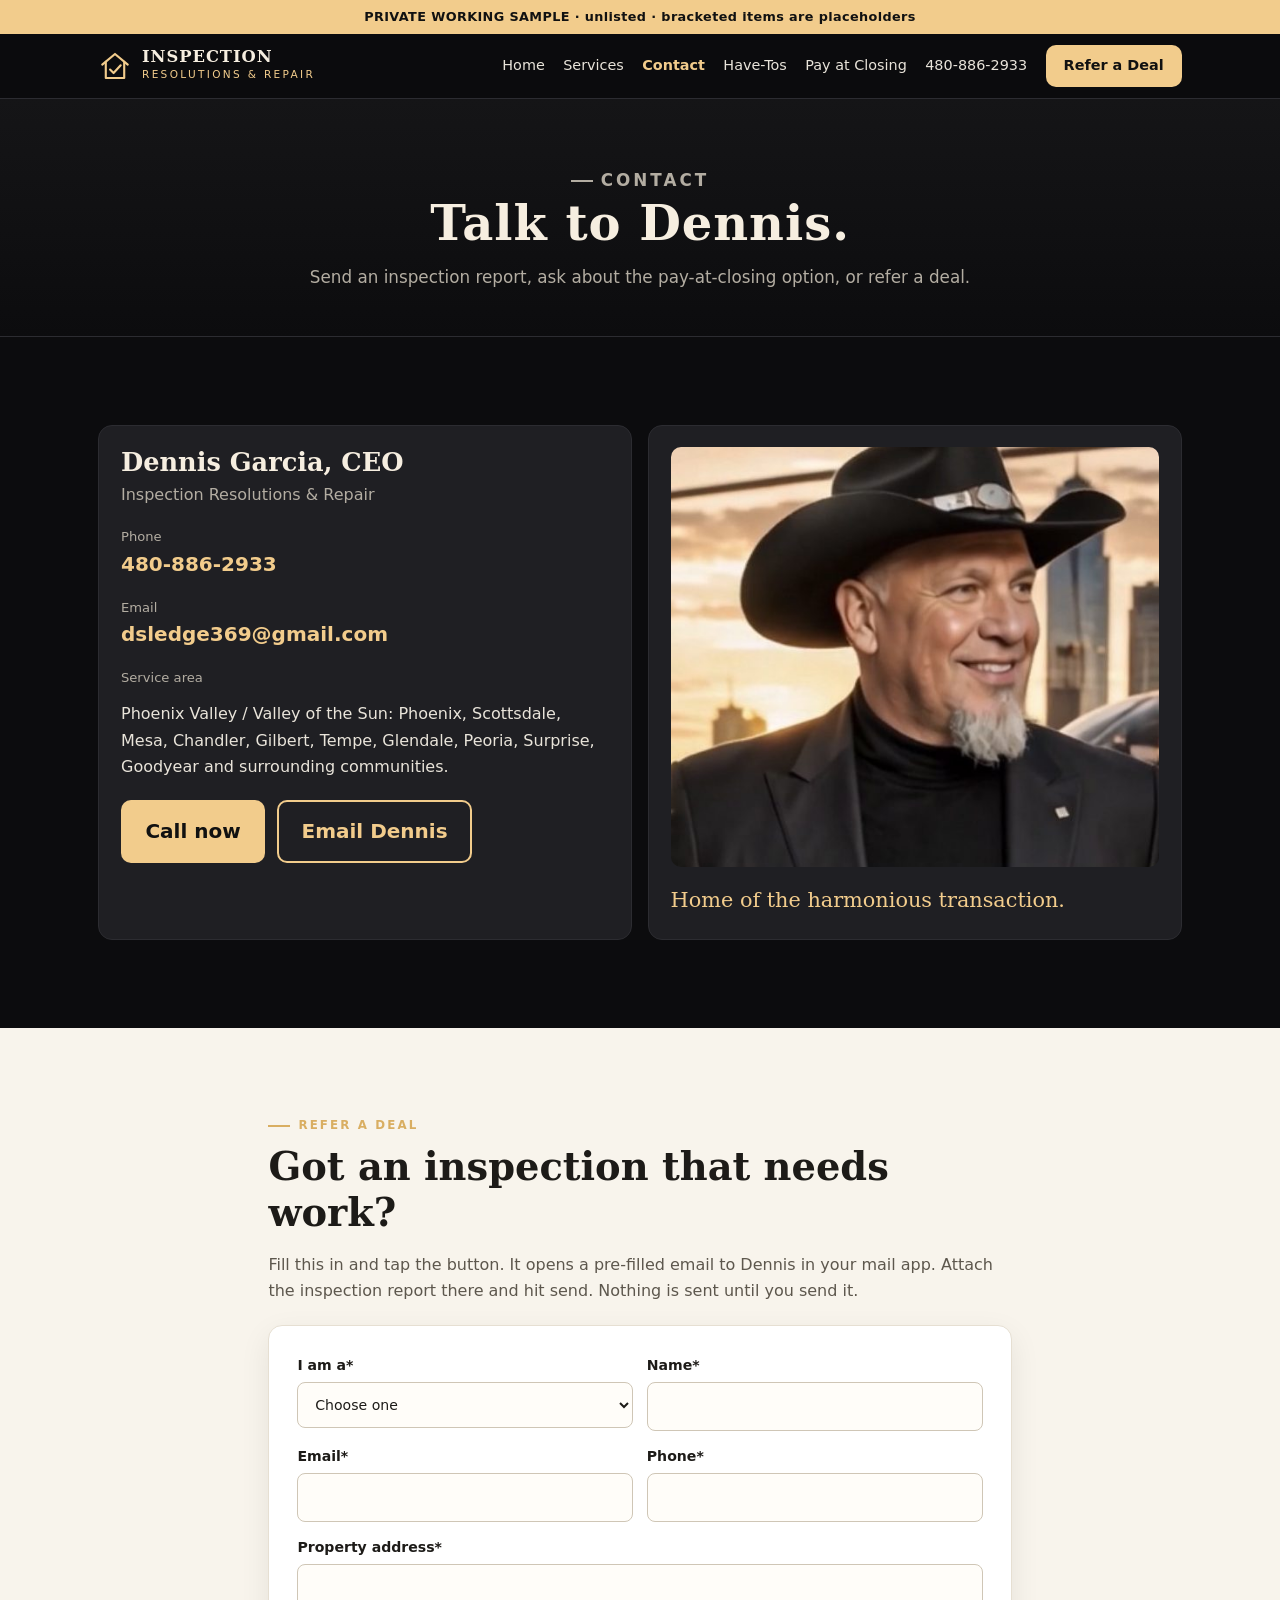
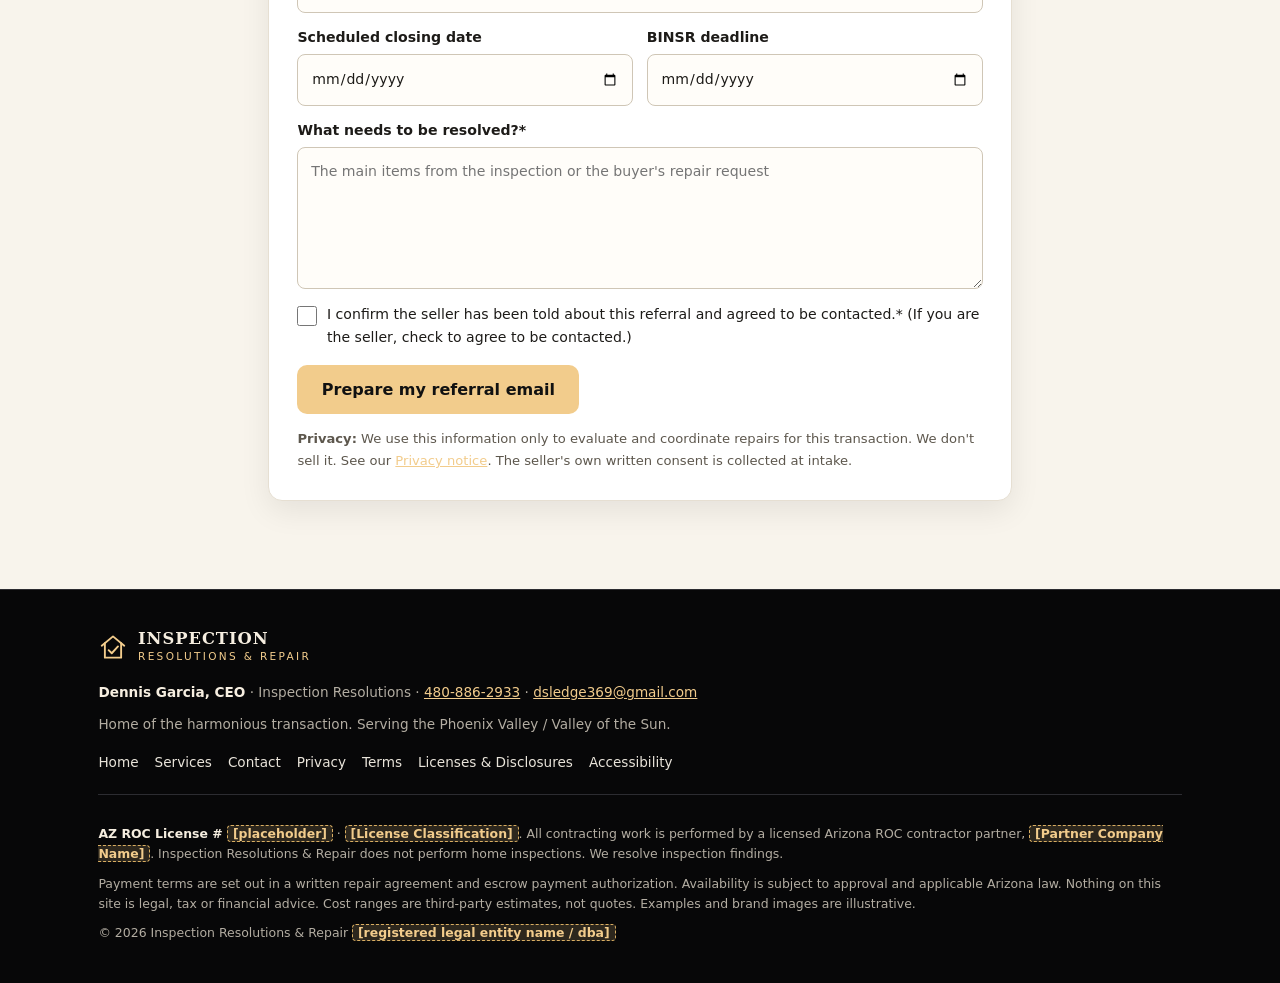
==== irr-dyzc31nq/contact.html @ 6f2b9a44 "Add unlisted IRR working sample" ====
<!DOCTYPE html>
<html lang="en">
<head>
<meta charset="UTF-8">
<meta name="viewport" content="width=device-width, initial-scale=1, viewport-fit=cover">
<meta name="robots" content="noindex, nofollow"><!-- PREVIEW ONLY: remove before going live -->
<title>Contact & Refer a Deal | Inspection Resolutions & Repair</title>
<meta name="description" content="Call Dennis Garcia, CEO, at 480-886-2933 or refer a deal. Serving Phoenix, Scottsdale, Mesa, Chandler, Gilbert and the Valley.">
<meta name="theme-color" content="#0c0c0e">
<meta property="og:title" content="Contact & Refer a Deal | Inspection Resolutions & Repair">
<meta property="og:description" content="Call Dennis Garcia, CEO, at 480-886-2933 or refer a deal. Serving Phoenix, Scottsdale, Mesa, Chandler, Gilbert and the Valley.">
<meta property="og:image" content="assets/img/og-share.jpg">
<link rel="icon" href="assets/icon.svg" type="image/svg+xml">
<link rel="stylesheet" href="assets/styles.css">
</head>
<body>
<a class="skip" href="#main">Skip to content</a>
<div class="draft-banner">PRIVATE WORKING SAMPLE · unlisted · bracketed items are placeholders</div>
<header class="nav" id="top">
  <div class="container nav-inner">
    <a href="index.html" class="brand" aria-label="Inspection Resolutions and Repair, home">
      <img src="assets/icon.svg" width="34" height="34" alt="">
      <span><b>INSPECTION</b><small>Resolutions &amp; Repair</small></span>
    </a>
    <button class="menu-toggle" aria-label="Open menu" aria-expanded="false" aria-controls="menu">☰</button>
    <nav class="links" id="menu" aria-label="Main">
      <a href="index.html">Home</a>
      <a href="services.html">Services</a>
      <a href="contact.html" aria-current="page">Contact</a>
      <a href="index.html#have-tos">Have-Tos</a>
      <a href="services.html#pay-at-closing">Pay at Closing</a>
      <a href="tel:+14808862933">480-886-2933</a>
      <a href="contact.html#refer" class="btn btn-gold btn-sm">Refer a Deal</a>
    </nav>
  </div>
</header>
<main id="main">
<section class="page-hero">
  <div class="container">
    <p class="eyebrow" style="justify-content:center">Contact</p>
    <h1>Talk to Dennis.</h1>
    <p>Send an inspection report, ask about the pay-at-closing option, or refer a deal.</p>
  </div>
</section>

<section class="section">
  <div class="container contact-grid">
    <div class="contact-card">
      <h2 style="font-size:1.6rem;margin-bottom:.25rem">Dennis Garcia, CEO</h2>
      <p class="muted">Inspection Resolutions &amp; Repair</p>
      <p class="muted small" style="margin-top:1.1rem">Phone</p>
      <a href="tel:+14808862933">480-886-2933</a>
      <p class="muted small" style="margin-top:1rem">Email</p>
      <a href="mailto:dsledge369@gmail.com">dsledge369@gmail.com</a>
      <p class="muted small" style="margin-top:1rem">Service area</p>
      <p>Phoenix Valley / Valley of the Sun: Phoenix, Scottsdale, Mesa, Chandler, Gilbert, Tempe, Glendale, Peoria, Surprise, Goodyear and surrounding communities.</p>
      <div class="cta" style="justify-content:flex-start;margin-top:1.25rem">
        <a href="tel:+14808862933" class="btn btn-gold">Call now</a>
        <a href="mailto:dsledge369@gmail.com" class="btn btn-line">Email Dennis</a>
      </div>
    </div>
    <div class="contact-card">
      <figure class="about-photo" style="max-width:none">
        <img src="assets/img/denny-main-photo.jpg" alt="Dennis Garcia in a black cowboy hat and black jacket, smiling" loading="lazy" width="560" height="740" style="border-radius:10px;max-height:420px;width:100%;object-fit:cover;object-position:50% 20%">
      </figure>
      <p class="sig">Home of the harmonious transaction.</p>
    </div>
  </div>
</section>

<section id="refer" class="section paper">
  <div class="container narrow">
    <p class="eyebrow">Refer a deal</p>
    <h2>Got an inspection that needs work?</h2>
    <p class="muted" style="margin-bottom:1.25rem">Fill this in and tap the button. It opens a pre-filled email to Dennis in your mail app. Attach the inspection report there and hit send. Nothing is sent until you send it.</p>
    <form id="intake" novalidate>
      <div class="fgrid">
        <label>I am a*<select name="role" required><option value="">Choose one</option><option>Listing agent</option><option>Buyer's agent</option><option>Seller</option><option>Buyer</option><option>Inspector</option><option>Title / escrow</option><option>Other</option></select></label>
        <label>Name*<input name="name" required autocomplete="name"></label>
        <label>Email*<input type="email" name="email" required autocomplete="email"></label>
        <label>Phone*<input type="tel" name="phone" required autocomplete="tel"></label>
        <label class="full">Property address*<input name="address" required autocomplete="street-address"></label>
        <label>Scheduled closing date<input type="date" name="closing"></label>
        <label>BINSR deadline<input type="date" name="binsr"></label>
        <label class="full">What needs to be resolved?*<textarea name="summary" rows="5" required placeholder="The main items from the inspection or the buyer's repair request"></textarea></label>
        <label class="check full"><input type="checkbox" name="consent" required> <span>I confirm the seller has been told about this referral and agreed to be contacted.* (If you are the seller, check to agree to be contacted.)</span></label>
      </div>
      <p class="error" id="formError" hidden>Please fill in the required fields (*) with a valid email, and check the confirmation box.</p>
      <button type="submit" class="btn btn-gold" style="margin-top:1rem">Prepare my referral email</button>
      <p class="small muted" style="margin-top:.9rem"><strong>Privacy:</strong> We use this information only to evaluate and coordinate repairs for this transaction. We don't sell it. See our <a href="legal.html#privacy">Privacy notice</a>. The seller's own written consent is collected at intake.</p>
    </form>
    <div class="confirm" id="confirm" hidden>
      <h3>Almost done</h3>
      <p>Tap below to open the pre-filled email, attach the inspection report, and send it.</p>
      <a id="mailtoLink" class="btn btn-gold" href="#">Open the email</a>
      <button type="button" id="again" class="btn btn-line" style="margin-left:.5rem;color:#7a5612;border-color:#d9ae62">Start over</button>
    </div>
  </div>
</section>
</main>
<footer class="footer">
  <div class="container">
    <a href="index.html" class="brand"><img src="assets/icon.svg" width="30" height="30" alt=""><span><b>INSPECTION</b><small>Resolutions &amp; Repair</small></span></a>
    <p><b style="color:var(--cream)">Dennis Garcia, CEO</b> · Inspection Resolutions · <a href="tel:+14808862933">480-886-2933</a> · <a href="mailto:dsledge369@gmail.com">dsledge369@gmail.com</a></p>
    <p>Home of the harmonious transaction. Serving the Phoenix Valley / Valley of the Sun.</p>
    <nav aria-label="Footer">
      <a href="index.html">Home</a><a href="services.html">Services</a><a href="contact.html">Contact</a>
      <a href="legal.html#privacy">Privacy</a><a href="legal.html#terms">Terms</a><a href="legal.html#disclosures">Licenses &amp; Disclosures</a><a href="legal.html#accessibility">Accessibility</a>
    </nav>
    <div class="disclaim">
      <p><b style="color:var(--cream)">AZ ROC License # <span class="ph">[placeholder]</span></b> · <span class="ph">[License Classification]</span>. All contracting work is performed by a licensed Arizona ROC contractor partner, <span class="ph">[Partner Company Name]</span>. Inspection Resolutions &amp; Repair does not perform home inspections. We resolve inspection findings.</p>
      <p>Payment terms are set out in a written repair agreement and escrow payment authorization. Availability is subject to approval and applicable Arizona law. Nothing on this site is legal, tax or financial advice. Cost ranges are third-party estimates, not quotes. Examples and brand images are illustrative.</p>
      <p>© <span id="yr">2026</span> Inspection Resolutions &amp; Repair <span class="ph">[registered legal entity name / dba]</span></p>
    </div>
  </div>
</footer>
<div class="callbar" aria-label="Quick contact">
  <a href="tel:+14808862933" class="btn btn-gold btn-sm">Call Dennis</a>
  <a href="contact.html#refer" class="btn btn-line btn-sm">Refer a Deal</a>
</div>
<script src="assets/script.js"></script>
</body>
</html>
---- irr-dyzc31nq/assets/styles.css ----
/* Inspection Resolution & Repair — brand: charcoal/black + gold (from the IRR business card) */
:root{
  --black:#0c0c0e; --char:#151517; --char2:#1f1f23; --line:#2c2c31;
  --gold:#f2cc8c; --gold2:#d9ae62; --cream:#f6eee0; --ink:#e9e4da; --muted:#b3ada2;
  --paper:#f8f4ec; --paper-ink:#1d1b18; --paper-muted:#5d574d;
  --serif:"DejaVu Serif","Georgia","Times New Roman",serif;
  --sans:"DejaVu Sans","Inter","Segoe UI",system-ui,-apple-system,sans-serif;
  --r:14px;
}
*{box-sizing:border-box;margin:0;padding:0}
html{scroll-behavior:smooth;scroll-padding-top:76px}
body{font-family:var(--sans);background:var(--black);color:var(--ink);line-height:1.65;font-size:16px;-webkit-text-size-adjust:100%}
img{max-width:100%;display:block}
a{color:var(--gold)}
h1,h2,h3{font-family:var(--serif);line-height:1.2;color:var(--cream)}
h1{font-size:clamp(2rem,7vw,3.6rem);letter-spacing:.02em}
h2{font-size:clamp(1.6rem,5vw,2.4rem);margin-bottom:1rem}
h3{font-size:1.12rem;margin-bottom:.4rem}
p+p{margin-top:.75rem}
.container{width:100%;max-width:1120px;margin:0 auto;padding:0 1.15rem}
.narrow{max-width:780px}
.skip{position:absolute;left:-999px}.skip:focus{left:1rem;top:1rem;z-index:99;background:var(--gold);color:#000;padding:.5rem 1rem}

/* draft banner */
.draft-banner{background:var(--gold);color:#111;text-align:center;font-size:.8rem;font-weight:700;padding:.4rem .75rem;letter-spacing:.03em}

/* nav */
.nav{position:sticky;top:0;z-index:50;background:rgba(12,12,14,.96);border-bottom:1px solid var(--line);backdrop-filter:blur(6px)}
.nav-inner{display:flex;align-items:center;justify-content:space-between;min-height:64px;gap:1rem}
.brand{display:flex;align-items:center;gap:.6rem;text-decoration:none;color:var(--cream)}
.brand svg{flex:0 0 34px}
.brand b{font-family:var(--serif);font-size:1.02rem;letter-spacing:.06em;display:block;line-height:1.1}
.brand small{display:block;color:var(--gold);font-size:.66rem;letter-spacing:.22em;text-transform:uppercase}
.links{display:none;position:absolute;top:64px;left:0;right:0;background:var(--black);flex-direction:column;padding:1rem 1.15rem 1.4rem;gap:.9rem;border-bottom:1px solid var(--line)}
.links.open{display:flex}
.links a{color:var(--ink);text-decoration:none;font-size:.95rem}
.links a[aria-current=page]:not(.btn){color:var(--gold);font-weight:700}
.links a:hover{color:var(--gold)}
.menu-toggle{background:none;border:1px solid var(--line);color:var(--cream);font-size:1.4rem;width:44px;height:44px;border-radius:10px;cursor:pointer}

/* buttons */
.btn{display:inline-flex;align-items:center;justify-content:center;min-height:48px;padding:.8rem 1.4rem;border-radius:10px;font-weight:700;text-decoration:none;border:2px solid transparent;cursor:pointer;font-size:1rem;font-family:inherit;text-align:center}
.btn-gold{background:var(--gold);color:#111!important}
.btn-gold:hover{background:var(--gold2)}
.btn-line{border-color:var(--gold);color:var(--gold)}
.btn-line:hover{background:rgba(242,204,140,.1)}
.btn-sm{min-height:40px;padding:.45rem 1rem;font-size:.92rem}

/* hero */
.hero{position:relative;min-height:88vh;display:flex;align-items:flex-end;background:#000 url(img/hero-helipad-truck-m.jpg) 47% 40%/cover no-repeat}
.hero::before{content:"";position:absolute;inset:0;background:linear-gradient(180deg,rgba(12,12,14,.25) 0%,rgba(12,12,14,.55) 45%,rgba(12,12,14,.97) 100%)}
.hero .container{position:relative;padding-top:6rem;padding-bottom:3rem;text-align:center}
.wordmark{font-family:var(--serif);color:#fff}
.wordmark .sub{display:flex;align-items:center;justify-content:center;gap:.75rem;color:var(--gold);font-size:clamp(.78rem,2.6vw,1.15rem);letter-spacing:.35em;margin:.4rem 0 .2rem;text-transform:uppercase}
.wordmark .sub::before,.wordmark .sub::after{content:"";height:2px;width:clamp(24px,8vw,90px);background:var(--gold)}
.tagline{font-family:var(--serif);font-style:italic;color:var(--gold);font-size:clamp(1.25rem,4vw,1.8rem);margin:1rem 0 .4rem}
.secondary{font-size:.78rem;letter-spacing:.14em;text-transform:uppercase;color:var(--cream);opacity:.9}
.lead{font-size:clamp(1.02rem,2.6vw,1.2rem);max-width:680px;margin:1.2rem auto 1.6rem;color:var(--ink)}
.cta{display:flex;gap:.75rem;justify-content:center;flex-wrap:wrap}
.hero-call{margin-top:1.1rem;font-weight:700;color:var(--cream)}
.hero-call a{color:var(--gold);text-decoration:none}

/* sections */
.section{padding:4rem 0}
.alt{background:var(--char)}
.paper{background:var(--paper);color:var(--paper-ink)}
.paper h2,.paper h3{color:var(--paper-ink)}
.paper .muted{color:var(--paper-muted)}
.eyebrow{text-transform:uppercase;letter-spacing:.18em;font-size:.74rem;font-weight:700;color:var(--gold2);margin-bottom:.5rem;display:flex;align-items:center;gap:.5rem}
.eyebrow::before{content:"";width:22px;height:2px;background:currentColor}
.muted{color:var(--muted)}
.intro{max-width:760px;margin-bottom:2rem;font-size:1.05rem}
.grid{display:grid;gap:1rem;grid-template-columns:1fr}
.card{background:var(--char2);border:1px solid var(--line);border-top:3px solid var(--gold);border-radius:var(--r);padding:1.35rem}
.paper .card{background:#fff;border-color:#e6dfd2;border-top-color:var(--gold2);box-shadow:0 6px 20px rgba(0,0,0,.05)}
.paper .card p{color:var(--paper-muted)}
.card .tag{display:inline-block;font-size:.7rem;font-weight:700;letter-spacing:.12em;text-transform:uppercase;color:#111;background:var(--gold);padding:.15rem .5rem;border-radius:4px;margin-bottom:.6rem}
.icon{width:42px;height:42px;margin-bottom:.6rem}

/* harmony diagram */
.harmony{display:grid;grid-template-columns:1fr 1fr;gap:.75rem;margin:1.5rem 0}
.party{background:var(--char2);border:1px solid var(--line);border-radius:12px;padding:1rem;text-align:center}
.party b{display:block;font-family:var(--serif);color:var(--cream)}
.party span{font-size:.85rem;color:var(--muted)}
.party.fourth{grid-column:1/-1;border-color:var(--gold);background:linear-gradient(180deg,#26221a,#1a1813)}
.party.fourth b{color:var(--gold);font-size:1.15rem}

/* lists */
.checks{list-style:none;display:grid;gap:.55rem;margin-top:.75rem}
.checks li{padding-left:1.7rem;position:relative}
.checks li::before{content:"✓";position:absolute;left:0;color:var(--gold2);font-weight:700}
.steps{list-style:none;display:grid;gap:.85rem;counter-reset:s}
.steps li{display:flex;gap:1rem;align-items:flex-start;background:var(--char2);border:1px solid var(--line);padding:1.1rem;border-radius:12px}
.steps li::before{counter-increment:s;content:counter(s);flex:0 0 40px;height:40px;border-radius:50%;background:var(--gold);color:#111;display:grid;place-items:center;font-weight:800;font-family:var(--serif)}
.steps p{color:var(--muted);font-size:.95rem}

/* split + media */
.split{display:grid;gap:2rem;align-items:center}
.photo{border-radius:var(--r);overflow:hidden;border:1px solid var(--line);box-shadow:0 18px 40px rgba(0,0,0,.45)}
.photo figcaption{font-size:.78rem;color:var(--muted);padding:.5rem .75rem;background:var(--char2)}
.paper .photo{border-color:#e6dfd2}
.paper .photo figcaption{background:#fff;color:var(--paper-muted)}

/* pay at closing */
.pay{display:grid;gap:1rem;margin:1.5rem 0}
.bar{display:flex;height:58px;border-radius:12px;overflow:hidden;font-weight:800;font-size:.95rem}
.bar .a{flex:25;background:var(--cream);color:#111;display:grid;place-items:center}
.bar .b{flex:75;background:var(--gold);color:#111;display:grid;place-items:center}
.bar-legend{display:grid;grid-template-columns:1fr;gap:.6rem;font-size:.95rem}
.note{margin-top:1.25rem;padding:1rem 1.15rem;border-left:4px solid var(--gold);background:rgba(242,204,140,.07);border-radius:8px;font-size:.92rem}
.paper .note{background:#fff7e6}
.example{font-size:.8rem;font-weight:700;color:var(--gold2);letter-spacing:.1em;text-transform:uppercase}

/* placeholders */
.ph{background:rgba(242,204,140,.16);color:var(--gold);border:1px dashed var(--gold2);border-radius:4px;padding:0 .3rem;font-weight:700;white-space:nowrap}
.paper .ph{color:#7a5612;background:#fff1d3}
.trust{display:flex;flex-wrap:wrap;gap:.5rem;justify-content:center;margin-top:1.5rem}
.trust .ph{white-space:normal}

/* areas */
.areas{display:flex;flex-wrap:wrap;gap:.5rem;margin-top:1rem;list-style:none}
.areas li{border:1px solid var(--line);background:var(--char2);border-radius:999px;padding:.35rem .85rem;font-size:.92rem}

/* faq */
details{background:var(--char2);border:1px solid var(--line);border-radius:12px;padding:1rem 1.15rem;margin-bottom:.65rem}
summary{cursor:pointer;font-weight:700;color:var(--cream);list-style:none;display:flex;justify-content:space-between;gap:1rem}
summary::after{content:"+";color:var(--gold);font-size:1.3rem;line-height:1}
details[open] summary::after{content:"–"}
details p{margin-top:.6rem;color:var(--muted)}

/* about */
.about-photo{max-width:420px;margin:0 auto}
.sig{font-family:var(--serif);font-size:1.3rem;color:var(--gold);margin-top:1rem}

/* form */
form{background:#fff;color:var(--paper-ink);padding:1.35rem;border-radius:var(--r);box-shadow:0 10px 30px rgba(0,0,0,.08);border:1px solid #e6dfd2}
fieldset{border:0;margin-bottom:1rem}
legend{font-family:var(--serif);font-weight:700;font-size:1.05rem;margin-bottom:.6rem;color:var(--paper-ink)}
.fgrid{display:grid;grid-template-columns:1fr;gap:.85rem}
label{display:flex;flex-direction:column;font-weight:600;font-size:.88rem;gap:.3rem;color:var(--paper-ink)}
input,select,textarea{font:inherit;font-weight:400;padding:.75rem .8rem;border:1px solid #cfc6b6;border-radius:8px;width:100%;background:#fffdf9;color:var(--paper-ink);min-height:46px}
input:focus,select:focus,textarea:focus{outline:2px solid var(--gold2);border-color:var(--gold2)}
.check{flex-direction:row;align-items:flex-start;gap:.6rem;font-weight:500}
.check input{width:20px;min-height:20px;height:20px;margin-top:.2rem;flex:0 0 20px}
.invalid{border-color:#b3261e!important;background:#fff6f5}
.error{color:#b3261e;font-weight:700;margin:.5rem 0}
.confirm{background:#fff;color:var(--paper-ink);padding:1.5rem;border-radius:var(--r);border-top:4px solid var(--gold2)}
.confirm p{margin:.5rem 0 1rem}
.small{font-size:.82rem}

/* contact */
.contact-grid{display:grid;gap:1rem}
.contact-card{background:var(--char2);border:1px solid var(--line);border-radius:var(--r);padding:1.35rem}
.contact-card a{font-size:1.25rem;font-weight:700;text-decoration:none;word-break:break-word}
.bizcard{display:grid;gap:.75rem;grid-template-columns:1fr 1fr}
.bizcard img{border-radius:8px;border:1px solid var(--line)}

/* footer */
.footer{background:#070708;border-top:1px solid var(--line);padding:2.5rem 0 6rem;font-size:.85rem;color:var(--muted)}
.footer .brand{margin-bottom:1rem}
.footer p{margin-top:.6rem}
.footer nav{display:flex;flex-wrap:wrap;gap:.4rem 1rem;margin-top:1rem}
.footer nav a{color:var(--ink);text-decoration:none}
.disclaim{border-top:1px solid var(--line);margin-top:1.25rem;padding-top:1.25rem;font-size:.78rem;line-height:1.6}

/* sticky mobile call bar */
.callbar{position:fixed;left:0;right:0;bottom:0;z-index:60;display:grid;grid-template-columns:1fr 1fr;gap:.5rem;padding:.6rem;background:rgba(12,12,14,.96);border-top:1px solid var(--line)}

/* legal page */
.legal h2{margin-top:2rem;font-size:1.5rem}
.legal p,.legal li{color:var(--muted)}
.legal ul{margin:.5rem 0 0 1.2rem}

@media (min-width:640px){
  .grid.two{grid-template-columns:1fr 1fr}
  .fgrid{grid-template-columns:1fr 1fr}
  .fgrid .full{grid-column:1/-1}
  .harmony{grid-template-columns:repeat(4,1fr)}
  .party.fourth{grid-column:1/-1}
  .bar-legend{grid-template-columns:1fr 1fr}
  .contact-grid{grid-template-columns:1fr 1fr}
  form{padding:1.75rem}
}
@media (min-width:960px){
  .menu-toggle{display:none}
  .links{display:flex;position:static;flex-direction:row;padding:0;background:none;border:0;gap:1.15rem;align-items:center}
  .links a{font-size:.9rem}
  .grid.three{grid-template-columns:repeat(3,1fr)}
  .grid.four{grid-template-columns:repeat(4,1fr)}
  .split{grid-template-columns:1.05fr 1fr}
  .split.rev{grid-template-columns:1fr 1.05fr}
  .section{padding:5.5rem 0}
  .callbar{display:none}
  .footer{padding-bottom:2.5rem}
  .hero .container{padding-bottom:4.5rem}
}
/* cost table */
.table-wrap{overflow-x:auto;border:1px solid var(--line);border-radius:12px}
table.costs{width:100%;border-collapse:collapse;font-size:.92rem}
.costs th,.costs td{padding:.7rem .85rem;text-align:left;border-bottom:1px solid var(--line);vertical-align:top}
.costs th{background:var(--char2);color:var(--gold);font-weight:700;font-size:.8rem;letter-spacing:.06em;text-transform:uppercase}
.costs td:nth-child(2){font-weight:700;color:var(--cream);white-space:nowrap}
.costs tr:nth-child(even) td{background:rgba(255,255,255,.02)}
sup a{text-decoration:none;font-size:.75em}


/* ---- v3: three-page layout ---- */
@media (min-width:640px){.hero{background-image:url(img/hero-helipad-truck.jpg)}}
.hero-title{font-family:var(--serif);color:var(--cream);font-size:clamp(1rem,2.8vw,1.3rem);letter-spacing:.06em;margin-bottom:.9rem}
.hero-title b{color:var(--gold)}
.rotator{display:block;font-family:var(--serif);font-size:clamp(2.6rem,11vw,5.4rem);line-height:1.05;color:#fff;letter-spacing:.04em;text-transform:uppercase;min-height:1.1em}
.rotator .word{display:inline-block;border-bottom:3px solid var(--gold);padding-bottom:.08em;transition:opacity .45s ease,transform .45s ease}
.rotator .word.out{opacity:0;transform:translateY(.25em)}
.rotator-dots{display:flex;gap:.5rem;justify-content:center;margin-top:.9rem;list-style:none;font-size:.72rem;letter-spacing:.22em;text-transform:uppercase;color:var(--muted)}
.rotator-dots li.on{color:var(--gold)}
.rotator-dots li+li::before{content:"·";margin-right:.5rem;color:var(--muted)}
@media (prefers-reduced-motion:reduce){.rotator .word{transition:none}}
.page-hero{background:linear-gradient(180deg,#151517,#0c0c0e);border-bottom:1px solid var(--line);padding:3.5rem 0 2.75rem;text-align:center}
.page-hero h1{font-size:clamp(2rem,6vw,3rem)}
.page-hero p{max-width:680px;margin:.75rem auto 0;color:var(--muted);font-size:1.05rem}
.subcat{margin-top:2.75rem}
.subcat-head{display:flex;align-items:baseline;gap:.9rem;border-bottom:1px solid var(--line);padding-bottom:.75rem;margin-bottom:1.1rem;flex-wrap:wrap}
.subcat-head .num{font-family:var(--serif);font-size:2.4rem;color:var(--gold);line-height:1}
.subcat-head h3{font-size:clamp(1.4rem,4vw,1.8rem);margin:0}
.subcat-head .sublead{flex-basis:100%;color:var(--muted);font-size:.95rem}
.subcat-tag{flex-basis:100%;font-family:var(--serif);font-style:italic;color:var(--gold);font-size:1.15rem}
.card h4{font-family:var(--serif);color:var(--cream);font-size:1.08rem;margin-bottom:.2rem}
.badge{display:inline-block;font-size:.68rem;letter-spacing:.1em;text-transform:uppercase;border:1px solid var(--gold2);color:var(--gold);border-radius:4px;padding:.05rem .4rem;margin-left:.35rem;vertical-align:middle}
.gallery{display:grid;gap:1rem;grid-template-columns:1fr}
.slot{border:2px dashed var(--line);border-radius:var(--r);display:grid;place-items:center;text-align:center;min-height:220px;padding:1.25rem;color:var(--muted);background:repeating-linear-gradient(45deg,#121214,#121214 12px,#151518 12px,#151518 24px)}
.slot b{display:block;font-family:var(--serif);color:var(--cream);margin-bottom:.25rem}
.slot img{width:44px;opacity:.7;margin:0 auto .6rem}
.band{background:linear-gradient(90deg,#1c1913,#26211a);border-top:1px solid #3a3224;border-bottom:1px solid #3a3224;padding:2.5rem 0;text-align:center}
.band h2{margin-bottom:.5rem}
.services-list .card h3{display:flex;align-items:center;gap:.5rem}
.sources{margin-left:1.2rem;display:grid;gap:.35rem}
@media (max-width:719px){
  table.costs thead{position:absolute;left:-9999px}
  table.costs,table.costs tbody,table.costs tr,table.costs td{display:block;width:100%}
  table.costs tr{border-bottom:1px solid var(--line);padding:.7rem .85rem}
  table.costs td{border:0;padding:.1rem 0}
  table.costs td:nth-child(2){white-space:normal;color:var(--gold);font-size:1.02rem}
  table.costs td:nth-child(3){font-size:.78rem}
  table.costs td:nth-child(3)::before{content:"Source ";color:var(--muted)}
  .costs tr:nth-child(even) td{background:none}
  .costs tr:nth-child(even){background:rgba(255,255,255,.025)}
}
@media (min-width:640px){.gallery{grid-template-columns:1fr 1fr}}
@media (min-width:960px){.gallery{grid-template-columns:repeat(3,1fr)}.gallery .wide{grid-column:span 2}}
.note .ph,.disclaim .ph,details .ph{white-space:normal}

/* hero v3: photo shown cleanly, copy below */
.hero2{background:var(--black);position:relative}
.hero-media{display:block;position:relative}
.hero-media img{width:100%;height:62vh;min-height:340px;max-height:780px;object-fit:cover;object-position:48% 45%}
.hero-media::after{content:"";position:absolute;left:0;right:0;bottom:0;height:45%;background:linear-gradient(180deg,rgba(12,12,14,0),var(--black))}
.hero-body{position:relative;text-align:center;margin-top:-4.5rem;padding-bottom:3.5rem;z-index:2}
@media (min-width:960px){.hero-media img{height:min(76vh,780px)}.hero-body{margin-top:-7rem;padding-bottom:4.5rem}}
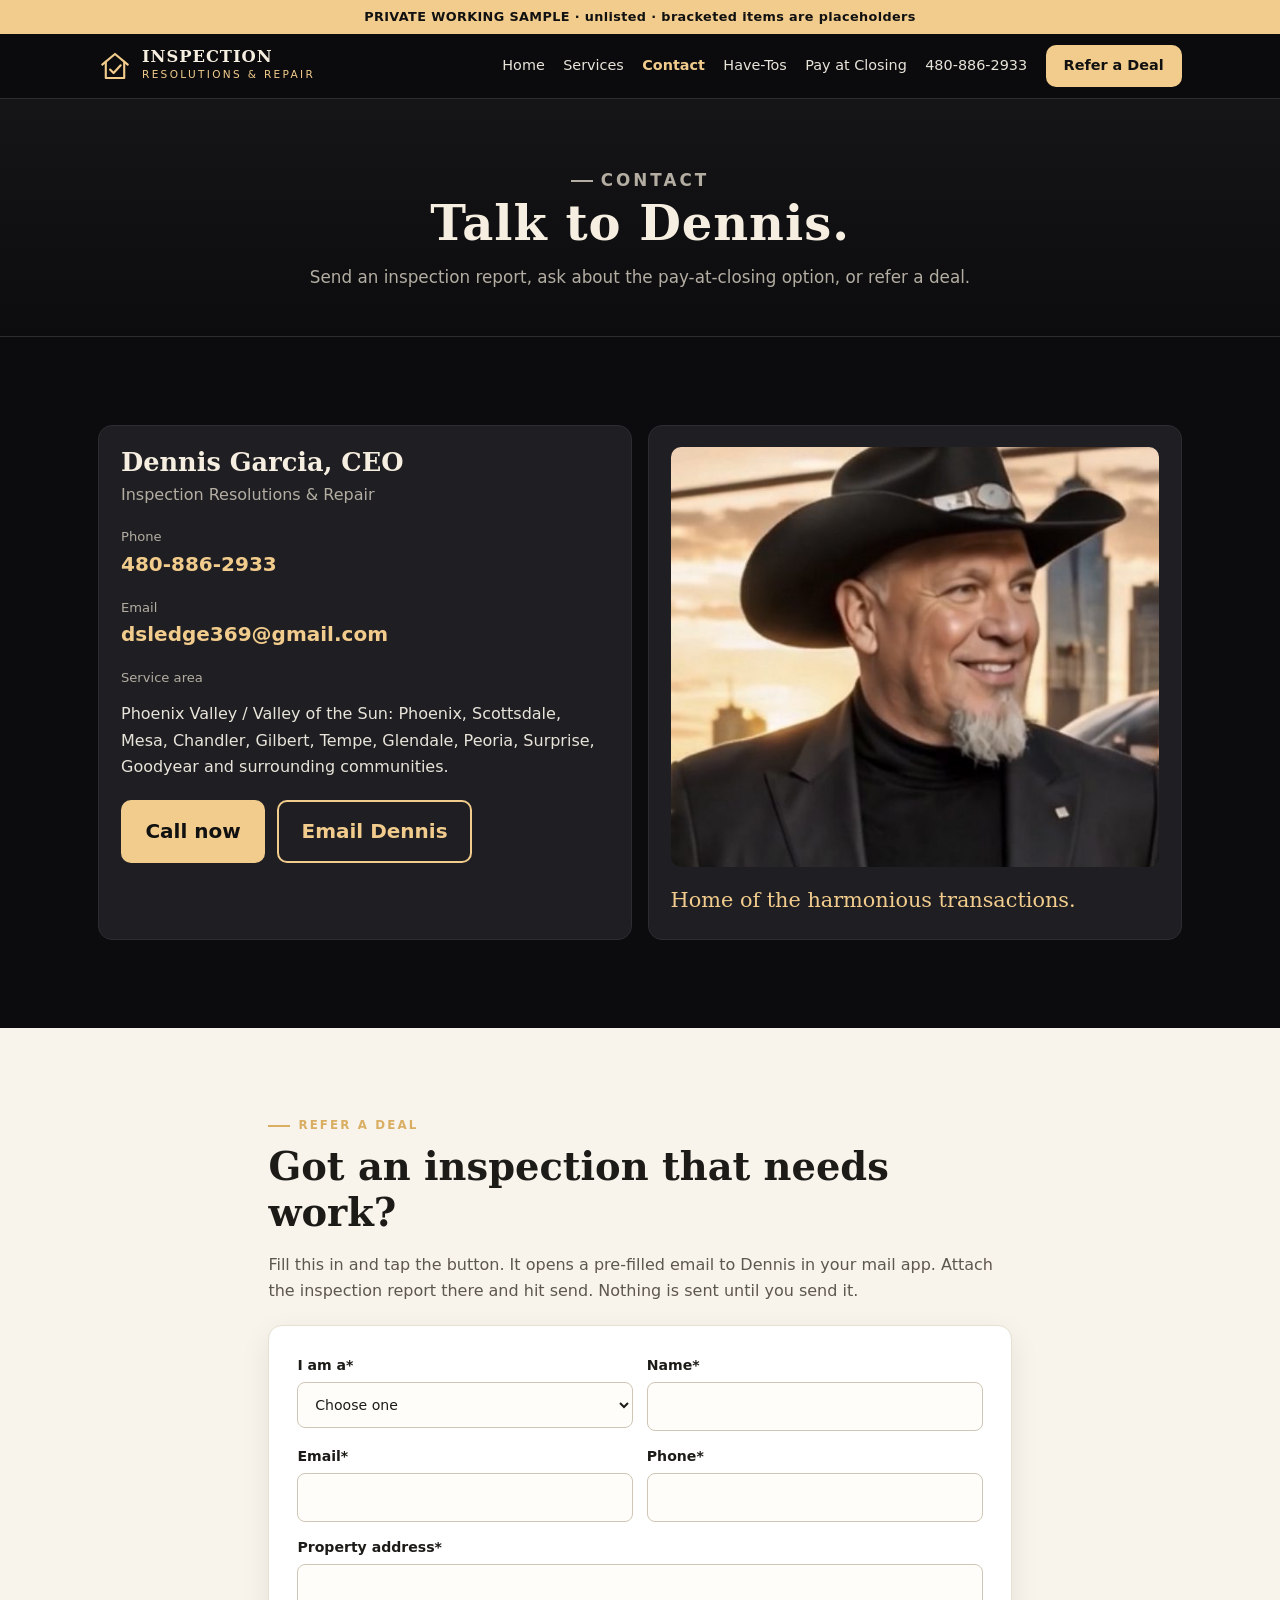
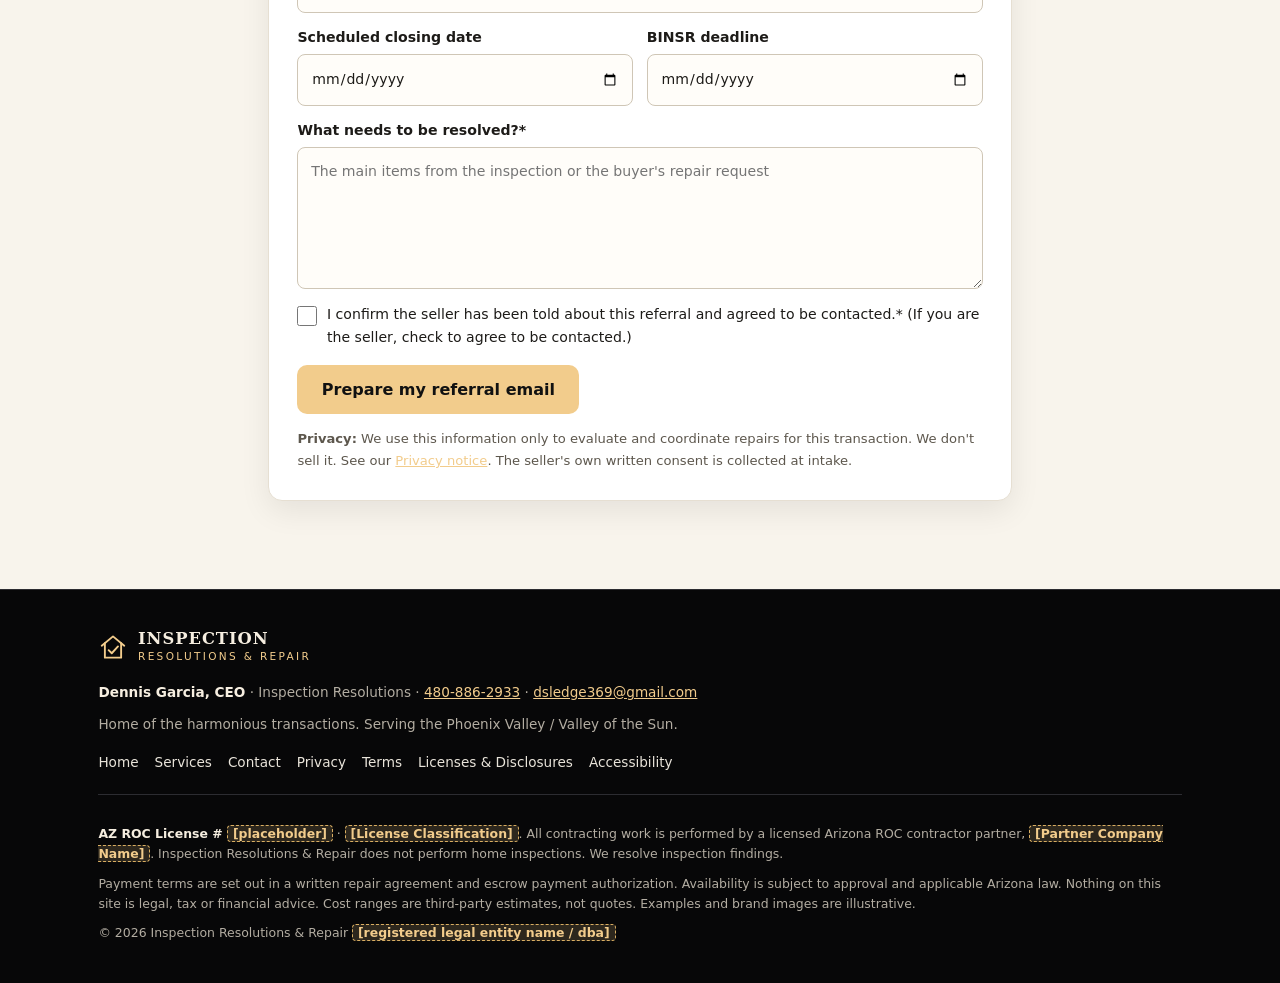
==== commit ecde2fa7: "Update tagline" ====
--- a/irr-dyzc31nq/contact.html
+++ b/irr-dyzc31nq/contact.html
@@ -63,7 +63,7 @@
       <figure class="about-photo" style="max-width:none">
         <img src="assets/img/denny-main-photo.jpg" alt="Dennis Garcia in a black cowboy hat and black jacket, smiling" loading="lazy" width="560" height="740" style="border-radius:10px;max-height:420px;width:100%;object-fit:cover;object-position:50% 20%">
       </figure>
-      <p class="sig">Home of the harmonious transaction.</p>
+      <p class="sig">Home of the harmonious transactions.</p>
     </div>
   </div>
 </section>
@@ -102,7 +102,7 @@
   <div class="container">
     <a href="index.html" class="brand"><img src="assets/icon.svg" width="30" height="30" alt=""><span><b>INSPECTION</b><small>Resolutions &amp; Repair</small></span></a>
     <p><b style="color:var(--cream)">Dennis Garcia, CEO</b> · Inspection Resolutions · <a href="tel:+14808862933">480-886-2933</a> · <a href="mailto:dsledge369@gmail.com">dsledge369@gmail.com</a></p>
-    <p>Home of the harmonious transaction. Serving the Phoenix Valley / Valley of the Sun.</p>
+    <p>Home of the harmonious transactions. Serving the Phoenix Valley / Valley of the Sun.</p>
     <nav aria-label="Footer">
       <a href="index.html">Home</a><a href="services.html">Services</a><a href="contact.html">Contact</a>
       <a href="legal.html#privacy">Privacy</a><a href="legal.html#terms">Terms</a><a href="legal.html#disclosures">Licenses &amp; Disclosures</a><a href="legal.html#accessibility">Accessibility</a>
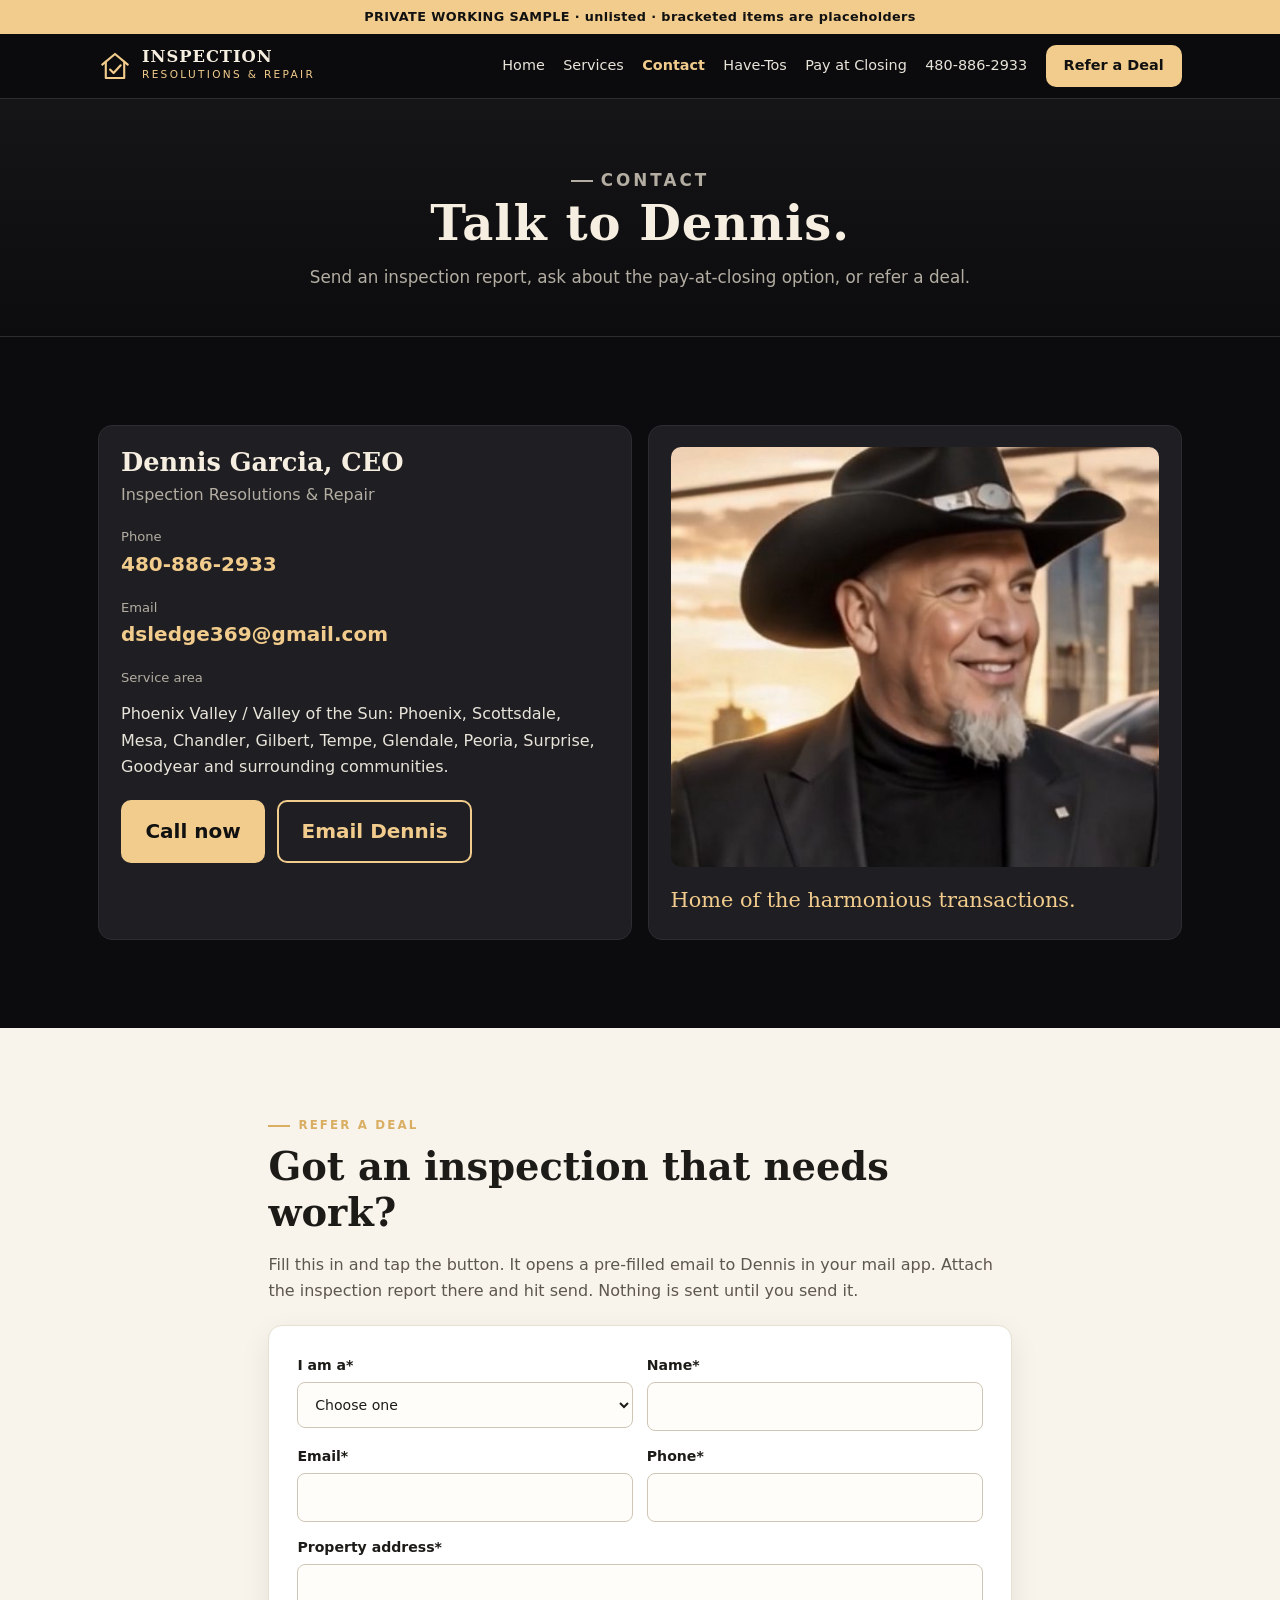
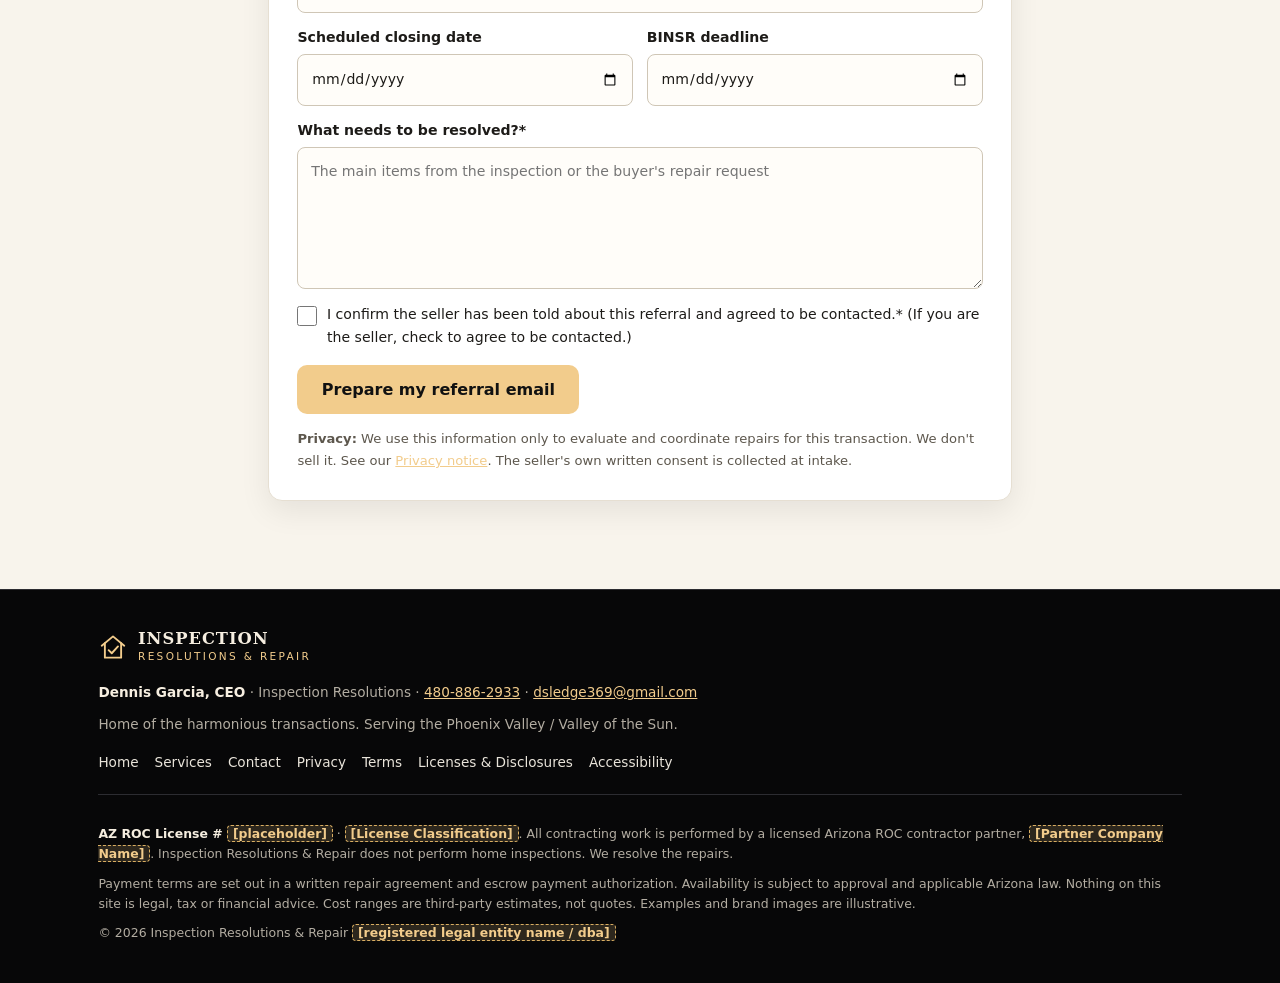
==== commit 17276d6c: "Wording: repairs focus; phone up top" ====
--- a/irr-dyzc31nq/contact.html
+++ b/irr-dyzc31nq/contact.html
@@ -108,7 +108,7 @@
       <a href="legal.html#privacy">Privacy</a><a href="legal.html#terms">Terms</a><a href="legal.html#disclosures">Licenses &amp; Disclosures</a><a href="legal.html#accessibility">Accessibility</a>
     </nav>
     <div class="disclaim">
-      <p><b style="color:var(--cream)">AZ ROC License # <span class="ph">[placeholder]</span></b> · <span class="ph">[License Classification]</span>. All contracting work is performed by a licensed Arizona ROC contractor partner, <span class="ph">[Partner Company Name]</span>. Inspection Resolutions &amp; Repair does not perform home inspections. We resolve inspection findings.</p>
+      <p><b style="color:var(--cream)">AZ ROC License # <span class="ph">[placeholder]</span></b> · <span class="ph">[License Classification]</span>. All contracting work is performed by a licensed Arizona ROC contractor partner, <span class="ph">[Partner Company Name]</span>. Inspection Resolutions &amp; Repair does not perform home inspections. We resolve the repairs.</p>
       <p>Payment terms are set out in a written repair agreement and escrow payment authorization. Availability is subject to approval and applicable Arizona law. Nothing on this site is legal, tax or financial advice. Cost ranges are third-party estimates, not quotes. Examples and brand images are illustrative.</p>
       <p>© <span id="yr">2026</span> Inspection Resolutions &amp; Repair <span class="ph">[registered legal entity name / dba]</span></p>
     </div>
--- a/irr-dyzc31nq/assets/styles.css
+++ b/irr-dyzc31nq/assets/styles.css
@@ -256,3 +256,9 @@
 .hero-media::after{content:"";position:absolute;left:0;right:0;bottom:0;height:45%;background:linear-gradient(180deg,rgba(12,12,14,0),var(--black))}
 .hero-body{position:relative;text-align:center;margin-top:-4.5rem;padding-bottom:3.5rem;z-index:2}
 @media (min-width:960px){.hero-media img{height:min(76vh,780px)}.hero-body{margin-top:-7rem;padding-bottom:4.5rem}}
+.tagline-sub{font-size:.85rem;letter-spacing:.22em;text-transform:uppercase;font-weight:700;color:var(--cream);margin:0 0 .9rem}
+.hero2 .tagline-sub + .cta{margin:0 0 1.1rem}
+.hero-finance{margin:.35rem 0 0;font-size:.85rem;color:var(--gold);opacity:.95}
+.hero2 .secondary + .cta{margin-top:1rem}
+.hero-call .hero-finance{display:inline;margin:0;font-weight:600;white-space:nowrap}
+.hero-call + .lead{margin-top:1rem}
